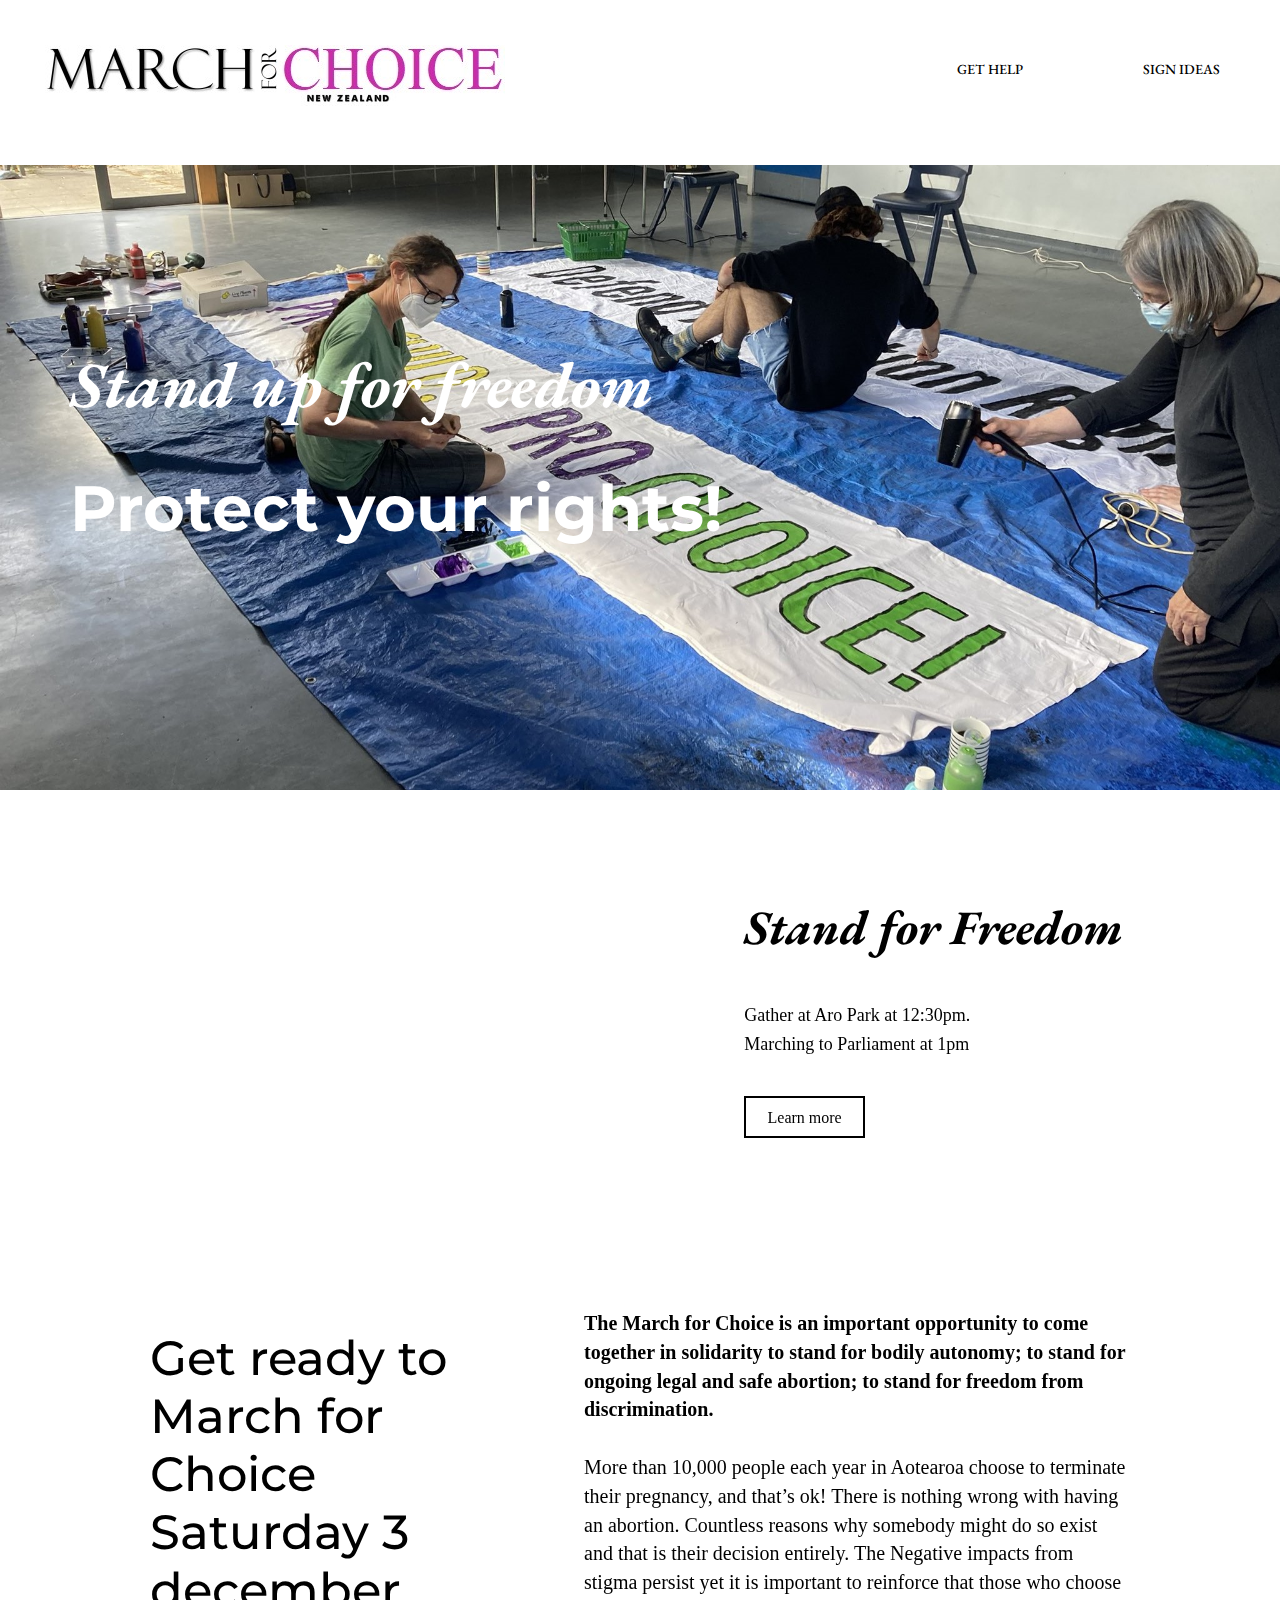
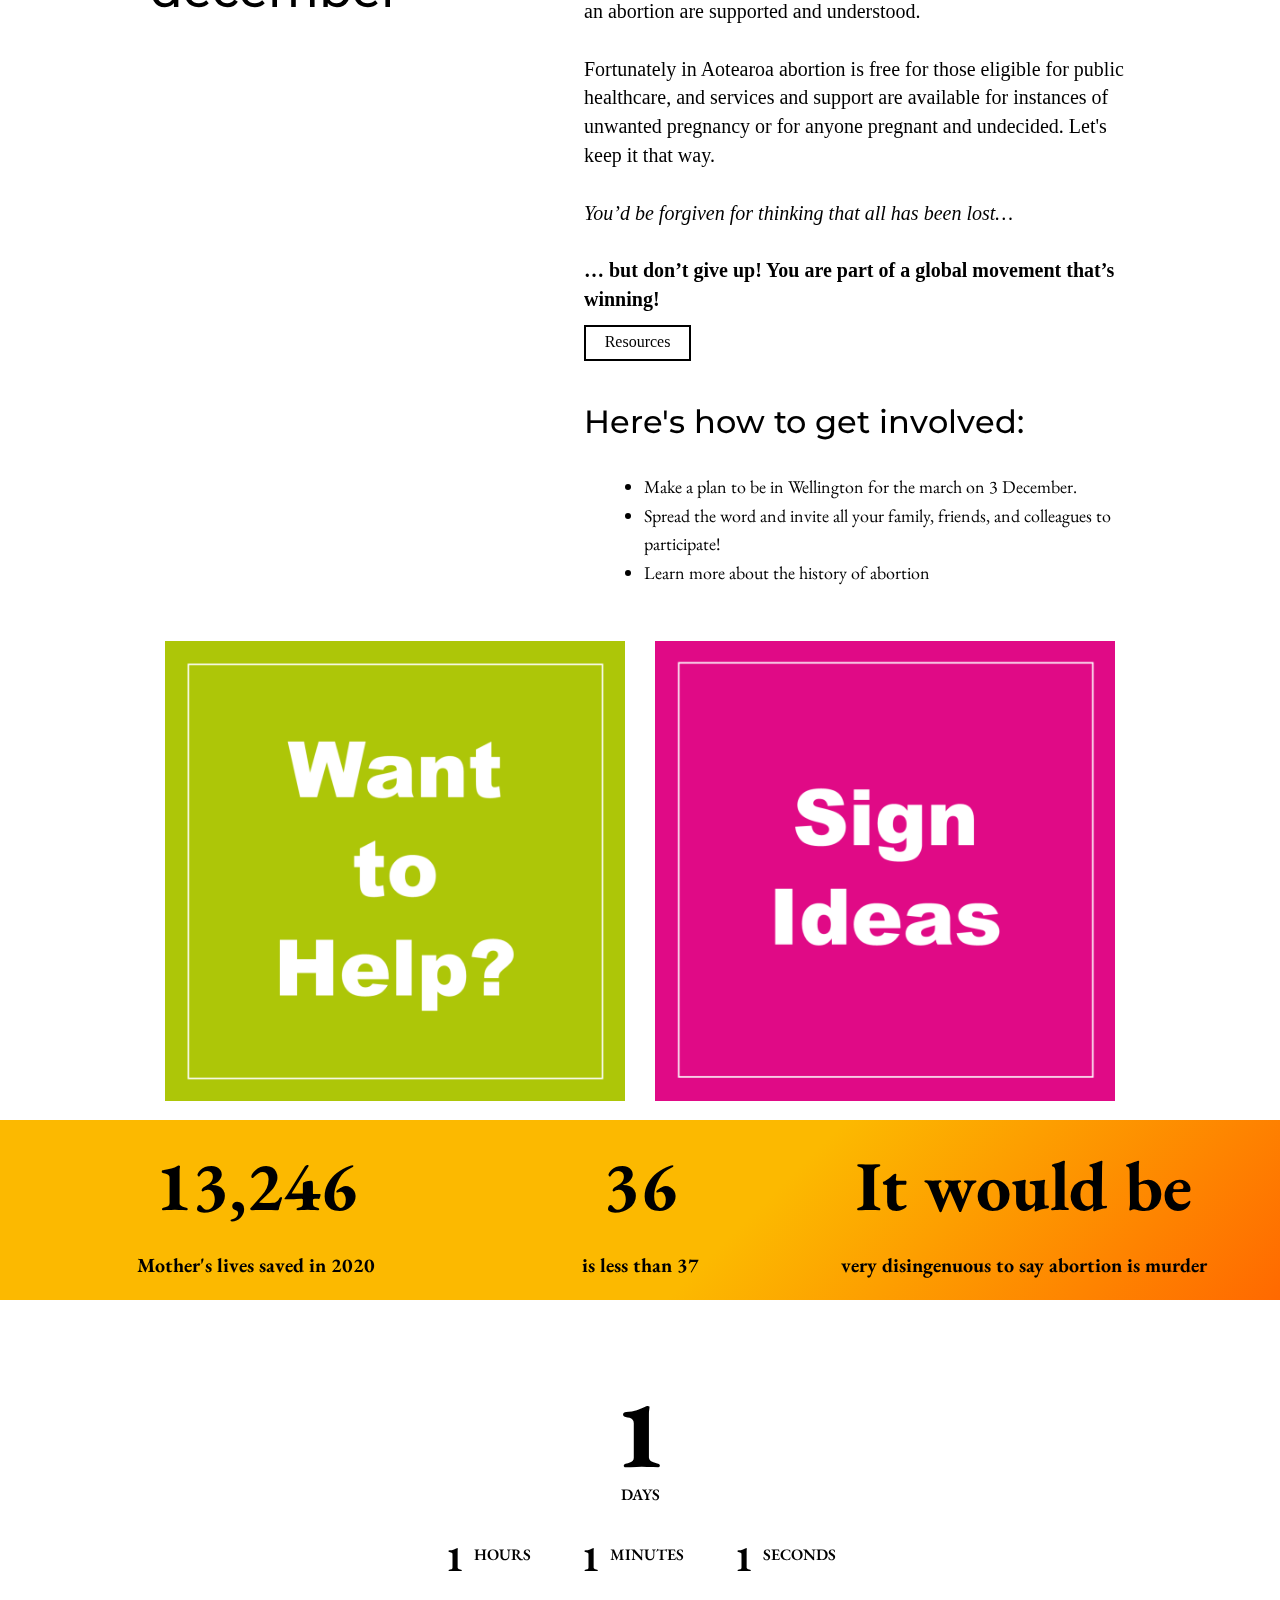
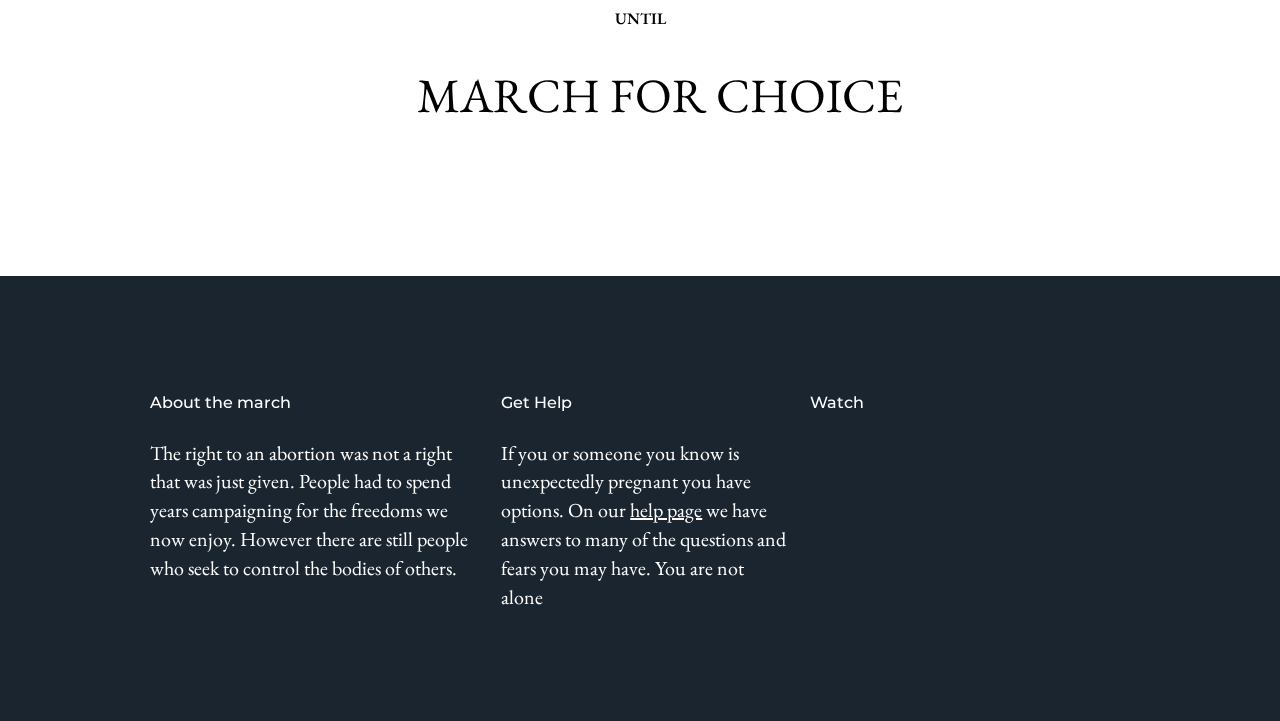
==== index.html @ 350461af "Update and rename home.html to index.html" ====
<!DOCTYPE html>
<head>
	<link rel="stylesheet" href="css.css">
	<link rel="preconnect" href="https://fonts.googleapis.com">
	<link rel="preconnect" href="https://fonts.gstatic.com" crossorigin>
	<link href="https://fonts.googleapis.com/css2?family=EB+Garamond:ital,wght@0,400;0,600;0,800;1,400&family=Montserrat:wght@500;900&display=swap" rel="stylesheet"> 
</head>
<body>
	<a id="logo" href="index.html"><img src="Images/Logo.jpg"></a>
	<nav>
		<a href="signs.html">Sign Ideas</a>
		<a href="help.html">Get help</a>
	</nav>
	<div id="banner">
		<img src="Images/Banner.jpg">
		<div id="text">
			<h1><i>Stand up for freedom</i></h1>
			<h1>Protect your rights!</h1>
		</div>
	</div>
	<div id="column">
		<div id="video" class="row">
			<iframe width="645" height="315" src="https://www.youtube.com/embed/TdFz6FiZ2bs" title="#MyBodyIsMyOwn: What is Bodily Autonomy?" frameborder="0" allow="accelerometer; autoplay; clipboard-write; encrypted-media; gyroscope; picture-in-picture" allowfullscreen></iframe>
			<div class="text">
				<h2>Stand for Freedom</h2>
				<p>Gather at Aro Park at 12:30pm.<br>
					Marching to Parliament at 1pm</p>
				<a href="#" class="button" style="padding: .667em 1.333em;">Learn more</a>
			</div>
		</div>
		<div class="row">
			<h2>Get ready to March for Choice<br>Saturday 3 december</h2>
			<div class="text">
				<p><b>The March for Choice is an important opportunity to come together in solidarity to stand for bodily autonomy; to stand for ongoing legal and safe abortion; to stand for freedom from discrimination.</b><br><br>
				More than 10,000 people each year in Aotearoa choose to terminate their pregnancy, and that’s ok! There is nothing wrong with having an abortion. Countless reasons why somebody might do so exist and that is their decision entirely. The Negative impacts from stigma persist yet it is important to reinforce that those who choose an abortion are supported and understood.<br><br> 
				Fortunately in Aotearoa abortion is free for those eligible for public healthcare, and services and support are available for instances of unwanted pregnancy or for anyone pregnant and undecided. Let's keep it that way.<br><br>
				<i>You’d be forgiven for thinking that all has been lost…</i><br><br>
				<b>… but don’t give up! You are part of a global movement that’s winning!</b></p>
				<a class="button" href="#" style="padding: 6.338px 18.662px 8.338px 18.662px">Resources</a>

				<h3>Here's how to get involved:</h3>
				<ul>
					<li>Make a plan to be in Wellington for the march on 3 December.</li>
					<li>Spread the word and invite all your family, friends, and colleagues to participate!</li>
					<li>Learn more about the history of abortion</li>
				</ul>
			</div>
		</div>
		<div id="links" class="row">
			<a href="help.html"><img src="Images/want-to-help.webp"></a>
			<a href="signs.html"><img src="Images/sign-ideas.webp"></a>
		</div>
	</div>
	<div id="gradient" class="row">
		<div></div>
		<div>
			<h4>13,246</h4>
			<p>Mother's lives saved in 2020</p>
		</div>
		<div>
			<h4>36</h4>
			<p>is less than 37</p>
		</div>
		<div>
			<h4>It would be</h4>
			<p>very disingenuous to say abortion is murder</p>
		</div>
		<div></div>
	</div>
	<div id="countdown">
		<b><h1 id="days">1</h1></b><p id="days-text">Days</p>
		<div class="row">
			<h4 id="hours">1</h4><p id="hours-text">Hours</p>
			<h4 id="minutes">1</h4><p id="seconds-text">Minutes</p>
			<h4 id="seconds">1</h4><p id="seconds-text">Seconds</p>
		</div>
		<p style="padding-bottom: 20px">until</p>
		<h4 id="event">March for Choice</h4>
	</div>
	<script>
	// Set the date we're counting down to
	var countDownDate = new Date("Dec 3, 2022 12:30:00").getTime();

	// Update the count down every 1 second
	var x = setInterval(function() {

	// Get today's date and time
	var now = new Date().getTime();
		
	// Find the distance between now and the count down date
	var distance = countDownDate - now;
		
	// Time calculations for days, hours, minutes and seconds
	var days = Math.floor(distance / (1000 * 60 * 60 * 24));
	var hours = Math.floor((distance % (1000 * 60 * 60 * 24)) / (1000 * 60 * 60));
	var minutes = Math.floor((distance % (1000 * 60 * 60)) / (1000 * 60));
	var seconds = Math.floor((distance % (1000 * 60)) / 1000);
		
	// Output the result in an element with id="demo"
	document.getElementById("days").innerHTML = days;
	document.getElementById("hours").innerHTML = hours;
	document.getElementById("minutes").innerHTML = minutes;
	document.getElementById("seconds").innerHTML = seconds;
		
	// If the count down is over, write some text 
	if (distance < 0) {
		clearInterval(x);
		document.getElementById("demo").innerHTML = "EXPIRED";
	}
	}, 1000);
	</script>
	<footer>
		<div class="row">
			<div>
				<h5>About the march</h5>
				<p>The right to an abortion was not a right that was just given. People had to spend years campaigning for the freedoms we now enjoy. However there are still people who seek to control the bodies of others.  </p>
			</div>
			<div>
				<h5>Get Help</h5>
				<p>If you or someone you know is unexpectedly pregnant you have options. On our <a style="color: #fff" href="help.html">help page</a> we have answers to many of the questions and fears you may have. You are not alone
				</p>
			</div>
			<div>
				<h5>Watch</h5>
				<iframe width="320" height="180" src="https://www.youtube.com/embed/1O_YHxd_HWQ?list=TLPQMjIxMTIwMjKpyl_AVBzPZw" title="How abortion bans make inequality worse" frameborder="0" allow="autoplay; clipboard-write; encrypted-media; picture-in-picture" allowfullscreen></iframe>
			</div>
		</div>
	</footer>
</body>
---- css.css ----
#banner img {
	width: 100%;
	height: 625px;
	object-fit: cover;
	object-position: top;
}

#banner #text {
	position: absolute;
	top: 300px;
	left: 70px;
	color: #fff;
	font-size: 2em;
	font-family: 'Montserrat', sans-serif;
	font-weight: 900;
}

#banner #text i{
	font-family: 'EB Garamond', serif;
}

body {
	margin: 0;
}

nav {
	height: 165px;
}

nav a {
	font-family: 'EB Garamond', serif;
	font-weight: 500;
	text-decoration: none;
	color: #000;
	text-transform: uppercase;
	float: right;
	padding: 60px;
	font-size: 14px;
}

#column {
	padding: 100px 20px 0 20px;
	width: min(980px, 92%);
	margin: 0 auto;
}

.row {
	display: flex;
}

#video { padding-bottom: 80px; }
#video .text {
	padding-left: 30px;
	line-height: 1.4;
	width: 45%;
}

#video h2{
	font-family: 'EB Garamond', serif;
	font-style: italic;
	font-size: 48px;
	margin-top: 0px;
}

#video p {
	font-size: 18px;
	padding-bottom: 30px;
}

.button {
	border: 2px solid;
	color: #000;
	text-decoration: none;
}
.button a:hover { background-color: #8d3f6e; }

p {
	line-height: 28.8px;
	font-size: 20px;
}

.row > h2 {
	font-family: 'Montserrat', sans-serif;
	font-weight: 500;
	font-size: 48px;
	width: 40%;
}

.text {
	padding-left: 70px;
	width: 60%;
}

h3 {
	font-family: 'Montserrat', sans-serif;
	font-size: 32px;
	font-weight: 500;
	margin-top: 50px;
}

ul {
	font-family: 'EB Garamond', serif;
	font-size: 18px;
	line-height: 28.8px;
	padding-left: 60px;
}

#links {
	padding-top: 20px;
}

#links img {
	width: 100%;
}

#links a {
	margin: 15px;
}

#gradient {
	background: linear-gradient(135deg, rgb(252, 185, 0) 58%, rgb(255, 105, 0) 100%);
	font-family: 'EB Garamond', serif;
	text-align: center;
	margin: 0;
	font-weight: bold;
}

#gradient div { flex-basis: 30%; }
#gradient div:first-child, #gradient div:last-child{ flex-basis: 5%; }
#gradient div:nth-child(3) {flex-shrink: 5;}

#gradient h4 {
	font-size: 70px;
	margin: 20px 0 20px 0;
}

#countdown {
	font-family: 'EB Garamond', serif;
	text-transform: uppercase;
	font-weight: 600;
	text-align: center;
	padding-top: 70px;
}
#countdown .row {
	position: relative;
	left: 30%;
	width: 40%;
	justify-content: center;
	padding-top: 15px;
}
#countdown #hours {
	padding-left: 0;
}

#countdown #days {
	font-size: 96px;
	margin: 0;
	font-weight: 900;
	margin-bottom: -15px;
}
#countdown #days-text {
	margin-top: 0;
}
#countdown h4{
	font-size: 36px;
	margin: 0;
	padding: 0 10px 0 50px
}
#countdown p {
	font-size: 16px;
	margin-bottom: 10px;
}

#countdown .row p {
	position: relative;
	bottom: 10px;
}
#countdown #event {
	font-weight: 400;
	font-size: 48px;
}

footer {
	margin-top: 150px;
	background-color: #1a2530;
	color: #fff;
}

footer .row {
	max-width: 1000px;
	margin: 0 auto;
	padding: 80px;
}

footer .row div {
	margin: 10px;
}

footer h5 {
	font-family: 'Montserrat', sans-serif;
	font-size: 16px;
	font-weight: 500;
}

footer p {
	font-family: 'EB Garamond', serif;
}

#resources {
	max-width: 625px;
	margin: 0 auto;
}

#resources h3 {
	font-family: 'Montserrat', sans-serif;
	font-size: 48px;
	font-weight: 700;
	color: rgb(26, 37, 48);
	text-transform: uppercase;
	margin-top: 30px;
}
#resources h3:first-child { margin-top: 0; }

#resources a {
	font-family: 'EB Garamond', serif;
	font-size: 18px;
	color: rgb(141, 63, 110);
}

#resources p {
	font-size: 18px;
	margin: 0;
}

hr {
	margin-top: 30px;
}

#signs img {
	max-width: min(1000px, 96%);
	margin: 0 auto;
	display: block;
	padding: 20px;
}

nav img {
	float: left;
}

#logo {
	position: absolute;
	top: 45px;
	left: 45px;
}

@media (max-width:900px ) {
	.row { flex-direction: column; }
	#countdown .row { flex-direction: row; }

	.row h2 {
		width: 90%;
		padding: 0 30px 0 30px;
		font-size: 36px;
	}

	#video .text, .text { width: 90%; padding: 0 30px 0 30px; }
	#video .text { padding-top: 30px;}
	#video .text a { position: initial; }
	#video .text h2 { font-size: 36px; padding: 0; }
	#video iframe { width: 100%; }

	#links img {
		width: 100%;
	}

	nav { text-align: center; padding-top: 170px; height: 70px; margin: 0 auto }
	nav a { float: none;  padding-top: 50px; padding-bottom: 10px;}
	#logo { left: calc(50% - 240px); margin : 0 auto; padding-top: 10px;}
}
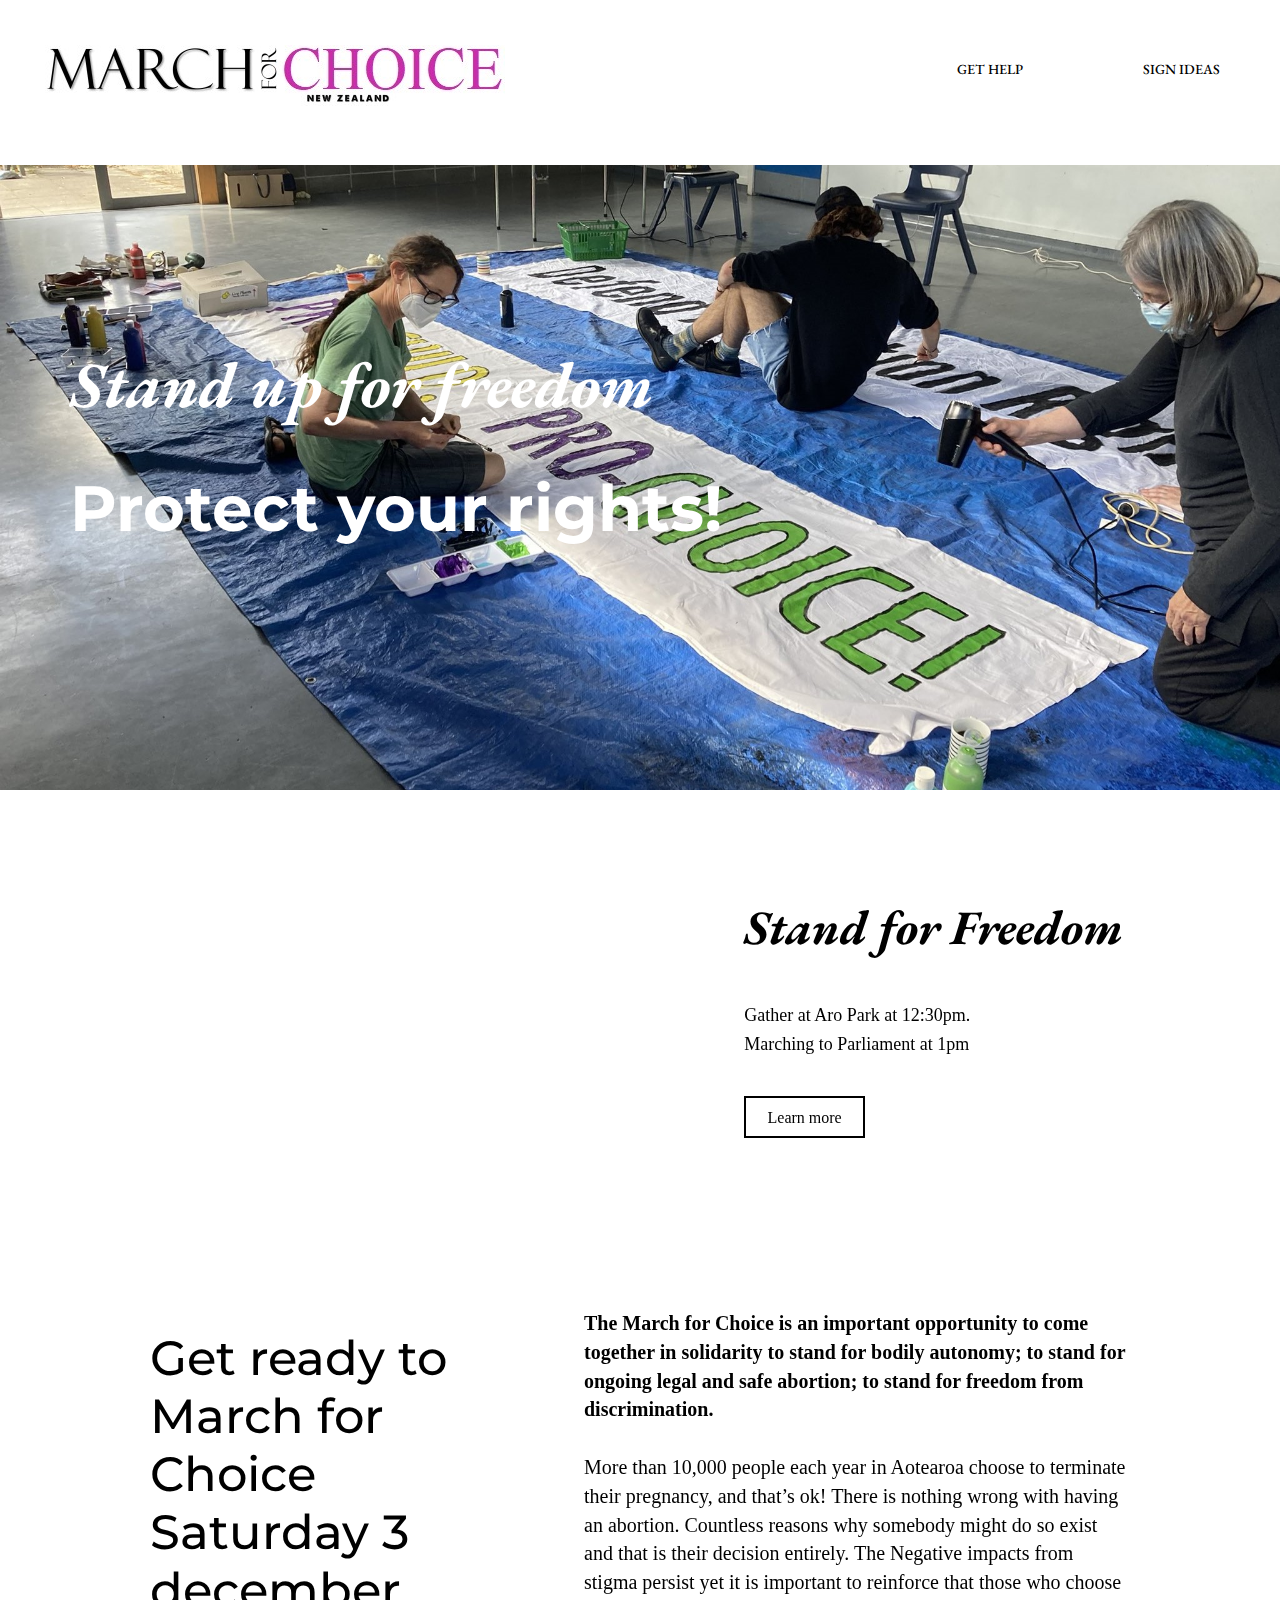
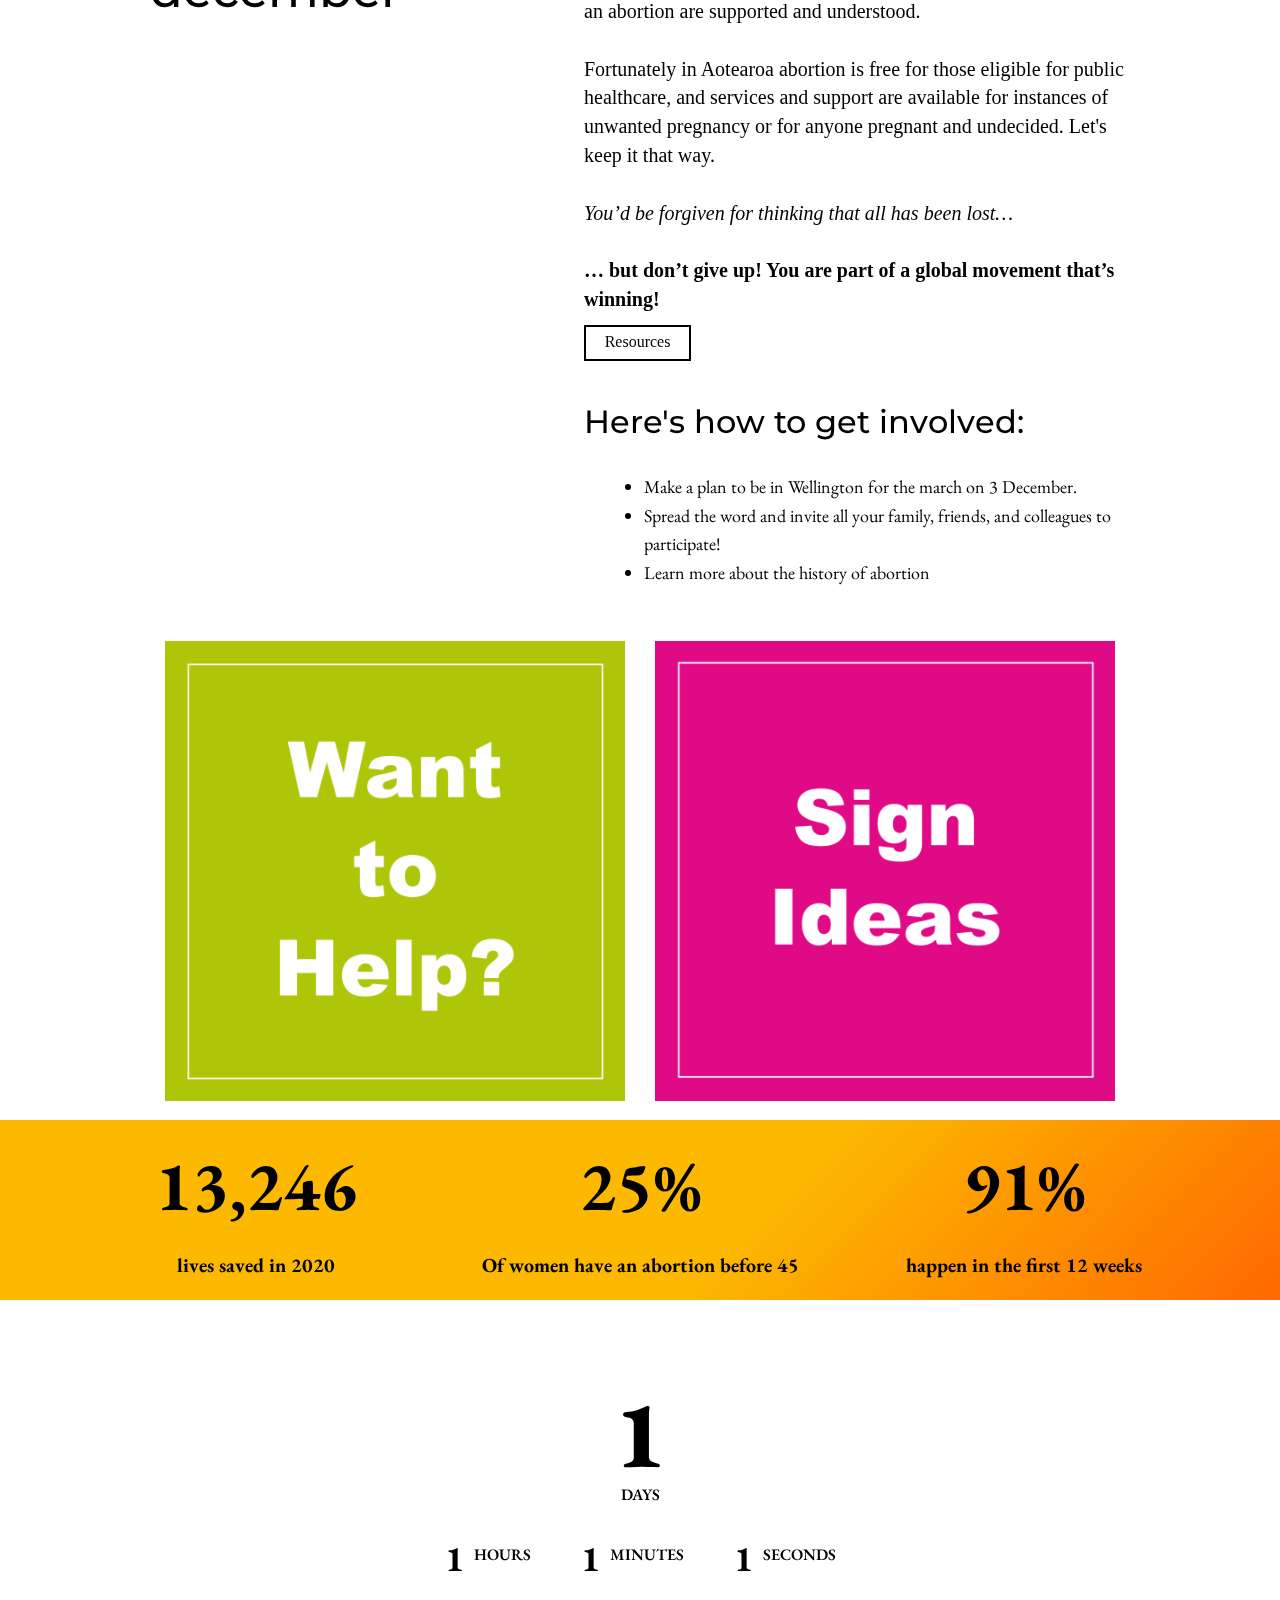
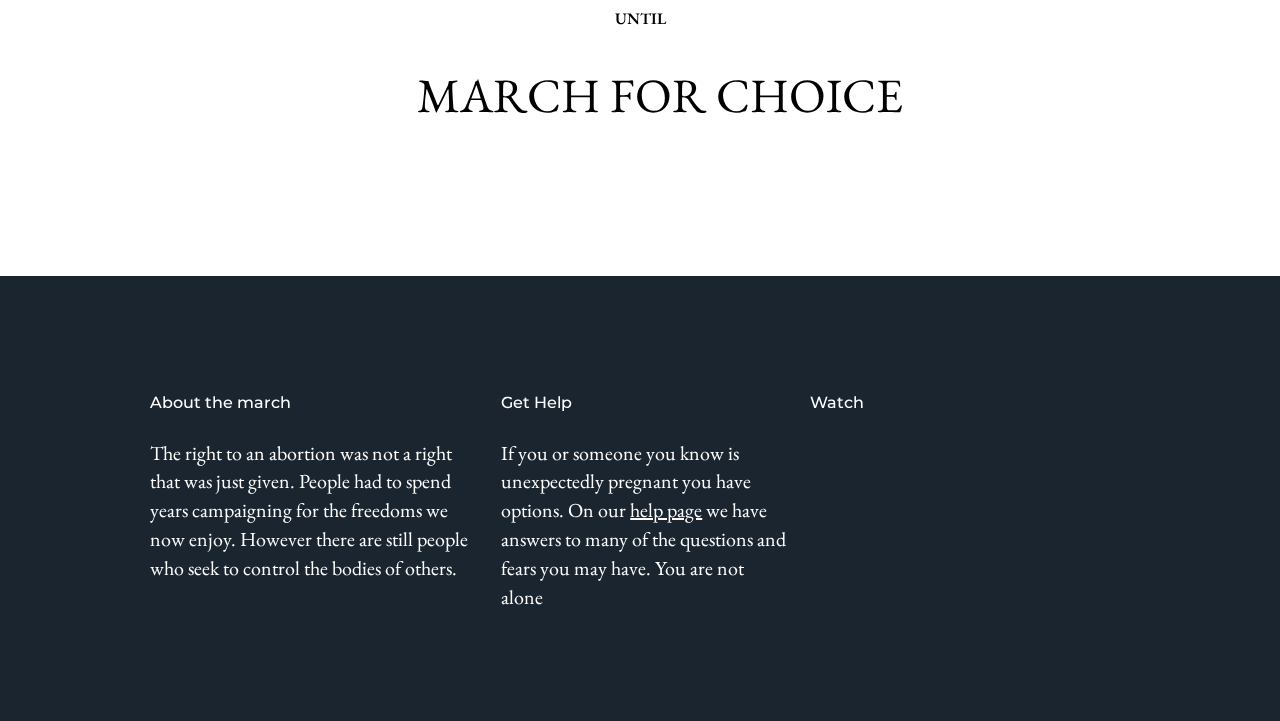
==== commit 047e352a: "Update index.html" ====
--- a/index.html
+++ b/index.html
@@ -55,15 +55,15 @@
 		<div></div>
 		<div>
 			<h4>13,246</h4>
-			<p>Mother's lives saved in 2020</p>
+			<p>lives saved in 2020</p>
 		</div>
 		<div>
-			<h4>36</h4>
-			<p>is less than 37</p>
+			<h4>25%</h4>
+			<p>Of women have an abortion before 45</p>
 		</div>
 		<div>
-			<h4>It would be</h4>
-			<p>very disingenuous to say abortion is murder</p>
+			<h4>91%</h4>
+			<p>happen in the first 12 weeks</p>
 		</div>
 		<div></div>
 	</div>
@@ -122,7 +122,7 @@
 			</div>
 			<div>
 				<h5>Watch</h5>
-				<iframe width="320" height="180" src="https://www.youtube.com/embed/1O_YHxd_HWQ?list=TLPQMjIxMTIwMjKpyl_AVBzPZw" title="How abortion bans make inequality worse" frameborder="0" allow="autoplay; clipboard-write; encrypted-media; picture-in-picture" allowfullscreen></iframe>
+				<iframe width="320" height="180" src="https://www.youtube.com/embed/TdFz6FiZ2bs" title="#MyBodyIsMyOwn: What is Bodily Autonomy" frameborder="0" allow="autoplay; clipboard-write; encrypted-media; picture-in-picture" allowfullscreen></iframe>
 			</div>
 		</div>
 	</footer>
